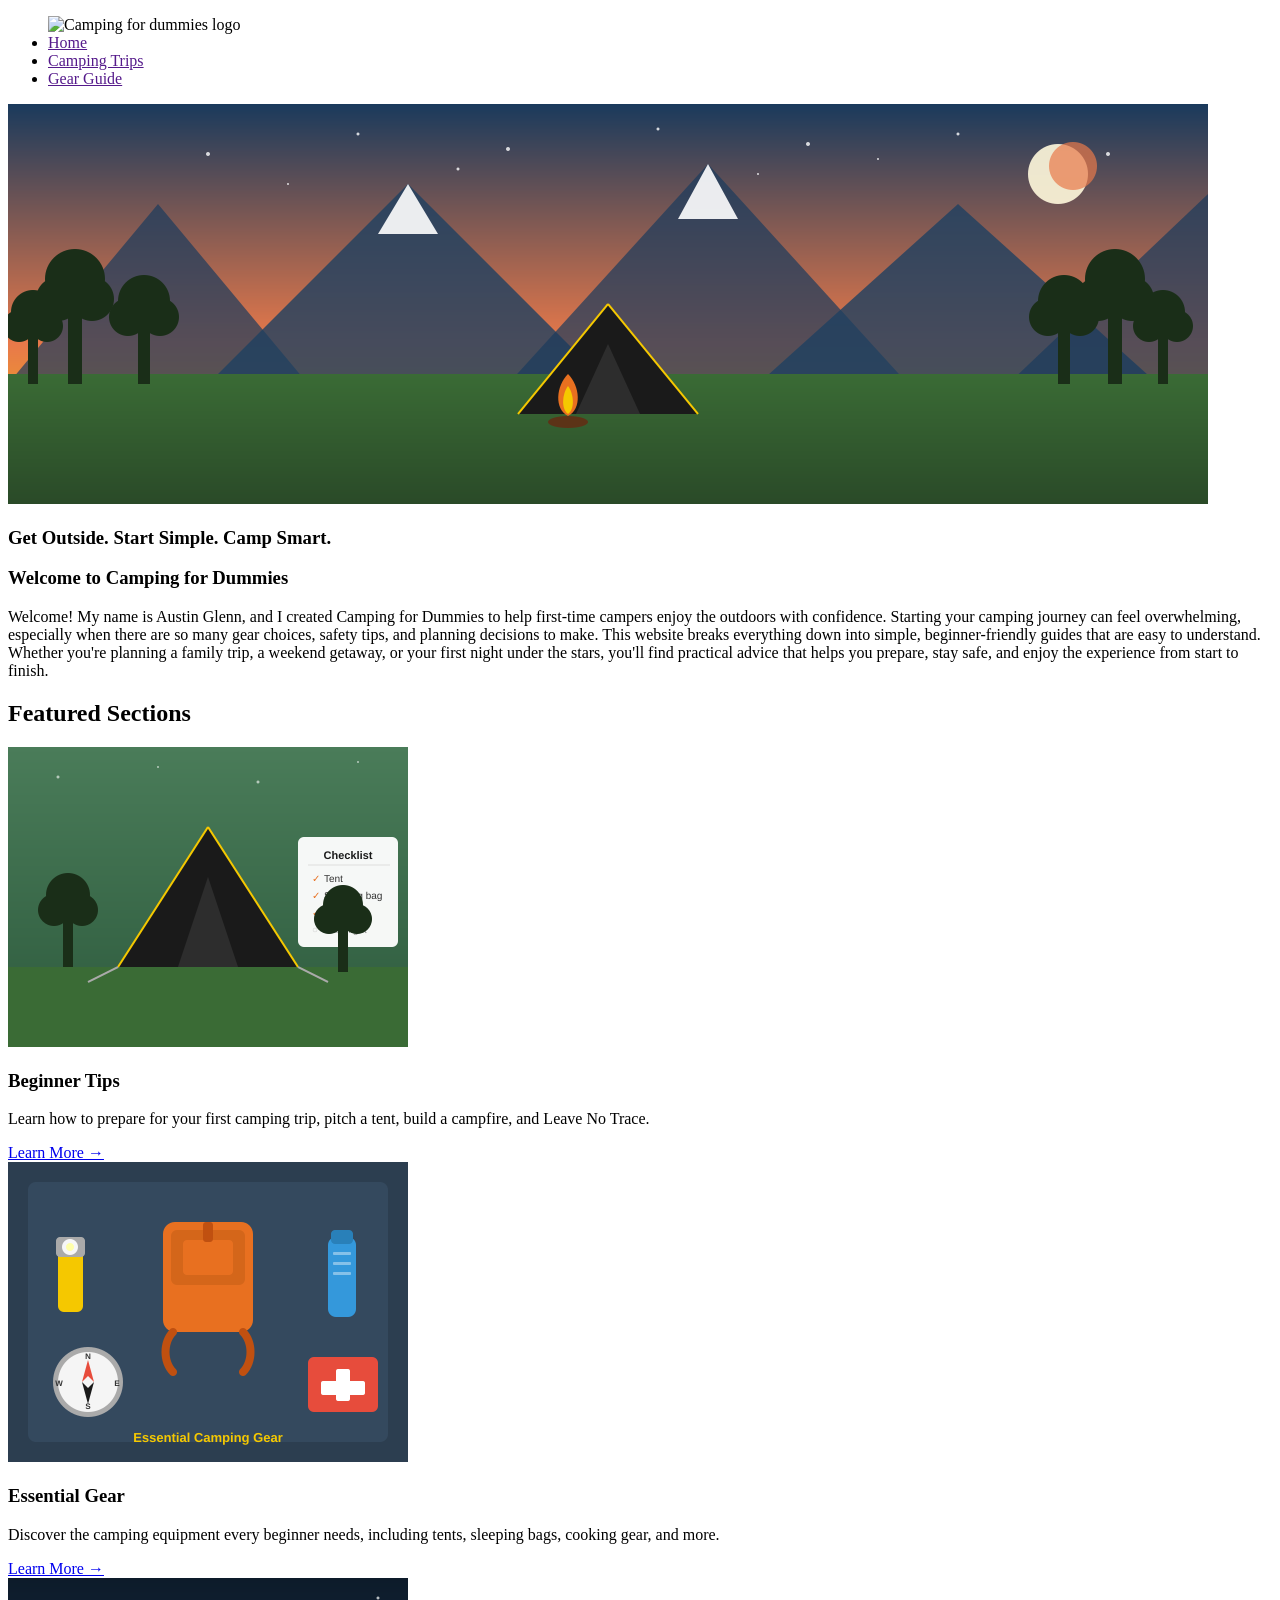
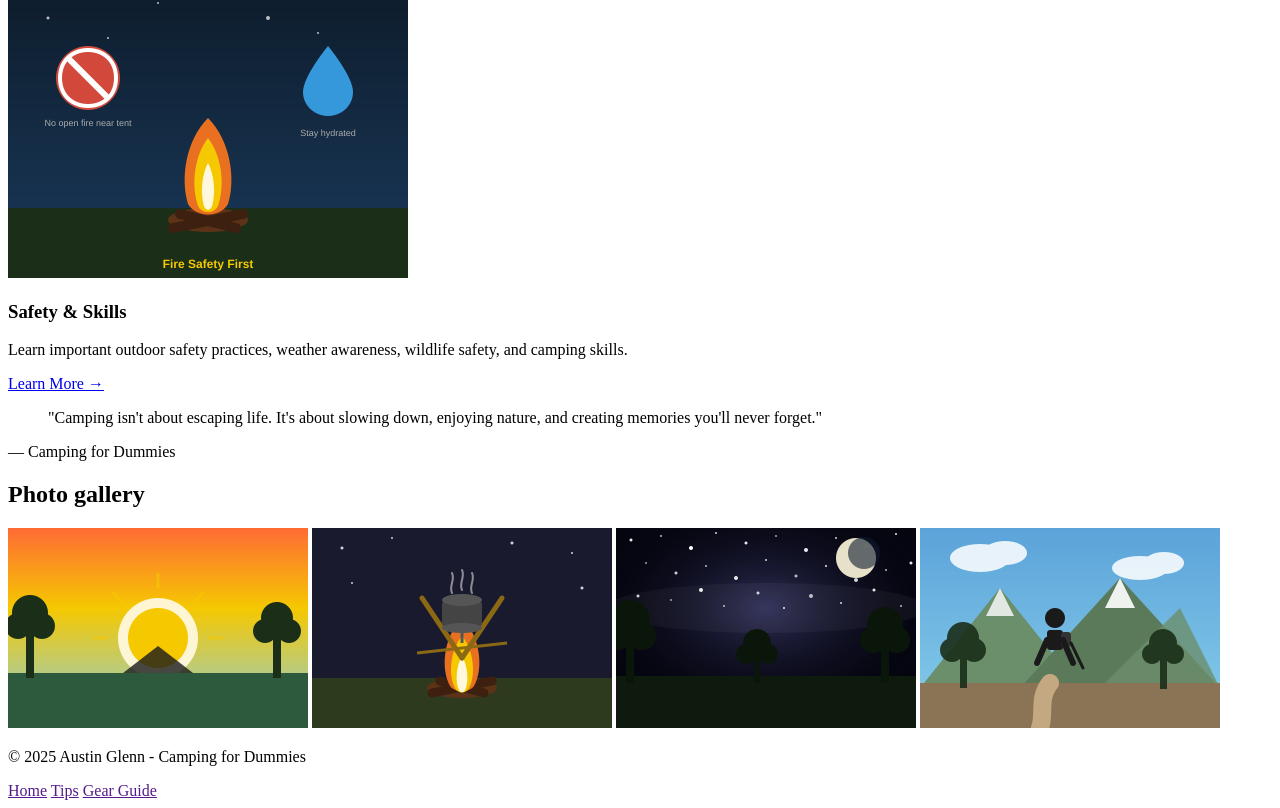
==== index.html @ a4fb063b "creating the home page" ====
<!DOCTYPE html>
<html lang="en">
<head>
    <meta charset="UTF-8">
    <meta name="viewport" content="width=device-width, initial-scale=1.0">
    <title>Camping for Dummies</title>
</head>
<body>
    <header>
        <nav>
            <ul>
                <img src="images/logo.png" alt="Camping for dummies logo">
                <li><a href="">Home</a></li>
                <li><a href="">Camping Trips</a></li>
                <li><a href="">Gear Guide</a></li>
            </ul>

            <main>
                <!-- hero-->
                <section id="hero"">
                    <img src="images/hero-banner.png" alt="">
                     <h1>Get Outside. Start Simple. Camp Smart.</h1>
                </section>

                <!-- introduction / tagline -->
                <section id="intro">
                    <h1>Welcome to Camping for Dummies</h1>
                          <p>
                            Welcome! My name is Austin Glenn, and I created Camping for Dummies to
                            help first-time campers enjoy the outdoors with confidence. Starting
                            your camping journey can feel overwhelming, especially when there are
                            so many gear choices, safety tips, and planning decisions to make.
                            This website breaks everything down into simple, beginner-friendly
                            guides that are easy to understand. Whether you're planning a family
                            trip, a weekend getaway, or your first night under the stars, you'll
                            find practical advice that helps you prepare, stay safe, and enjoy the
                            experience from start to finish.
                            </p>
                </section>


                <section id="featured">

                    <h2>Featured Sections</h2>
                    <div class="cards">
                        <article class="card">
                            <img src="images/card-beginner-tips.png"
                                alt="Camping Tips">
                            <h3>Beginner Tips</h3>

                        <p>
                            Learn how to prepare for your first camping trip,
                            pitch a tent, build a campfire, and Leave No Trace.
                        </p>

                        <a href="tips.html">Learn More →</a>
                    </article>

                    <article class="card">

                        <img src="images/card-essential-gear.png"
                            alt="Essential Gear">

                        <h3>Essential Gear</h3>

                        <p>
                            Discover the camping equipment every beginner needs,
                            including tents, sleeping bags, cooking gear, and more.
                        </p>

                        <a href="gear.html">Learn More →</a>

                    </article>

                    <article class="card">
                        <img src="images/card-safety-skills.png"
                            alt="Safety and Skills">
                            <h3>Safety & Skills</h3>
                            <p>
                                Learn important outdoor safety practices, weather
                                awareness, wildlife safety, and camping skills.
                            </p>

                            <a href="tips.html">Learn More →</a>

                        </article>
                    </div>
            </section>
                
                <!-- quote -->

                <section id="quote">
                    <blockquote>
                        "Camping isn't about escaping life. It's about slowing down,
                        enjoying nature, and creating memories you'll never forget."
                    </blockquote>

                    <p>— Camping for Dummies</p>

                </section>


                <!-- Photo Gallery -->

                <section id="gallery">
                    <h2>Photo gallery</h2>
                    <div class="gallery-images">
                       
                        <img src="images/gallery-sunrise.png"
                        alt="Sunrise over a campsite">

                        <img src="images/gallery-cooking.png"
                        alt="Cooking at the campsite">

                        <img src="images/gallery-stars.png"
                        alt="Camping beneath the stars">

                        <img src="images/gallery-hiking.png"
                        alt="Hiking trail">
                    </div>
                </section>

                <!-- Footer -->

                <footer id="footer">
                    <p>&copy; 2025 Austin Glenn - Camping for Dummies</p>
                    <a href="">Home</a>
                    <a href="">Tips</a>
                    <a href="">Gear Guide</a>
                </footer>
            </main>
        </nav>
    </header>
</body>
</html>
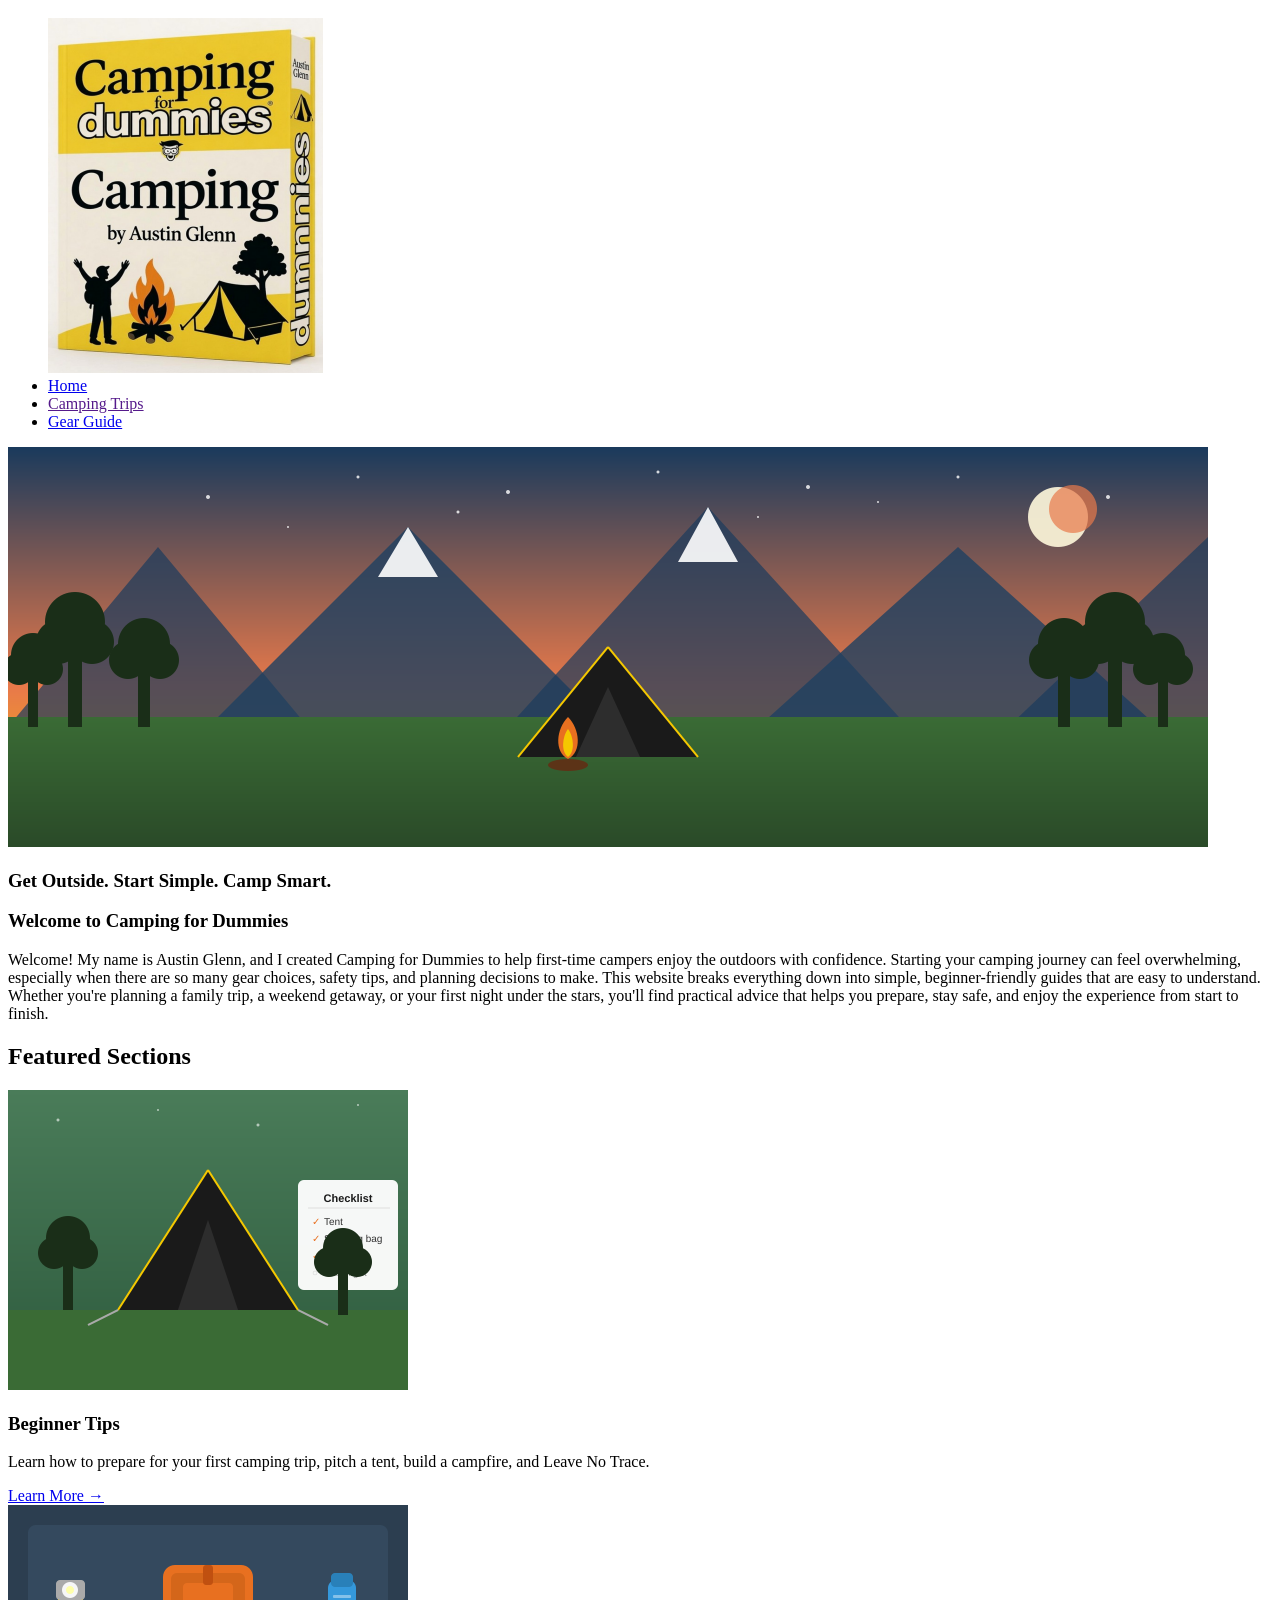
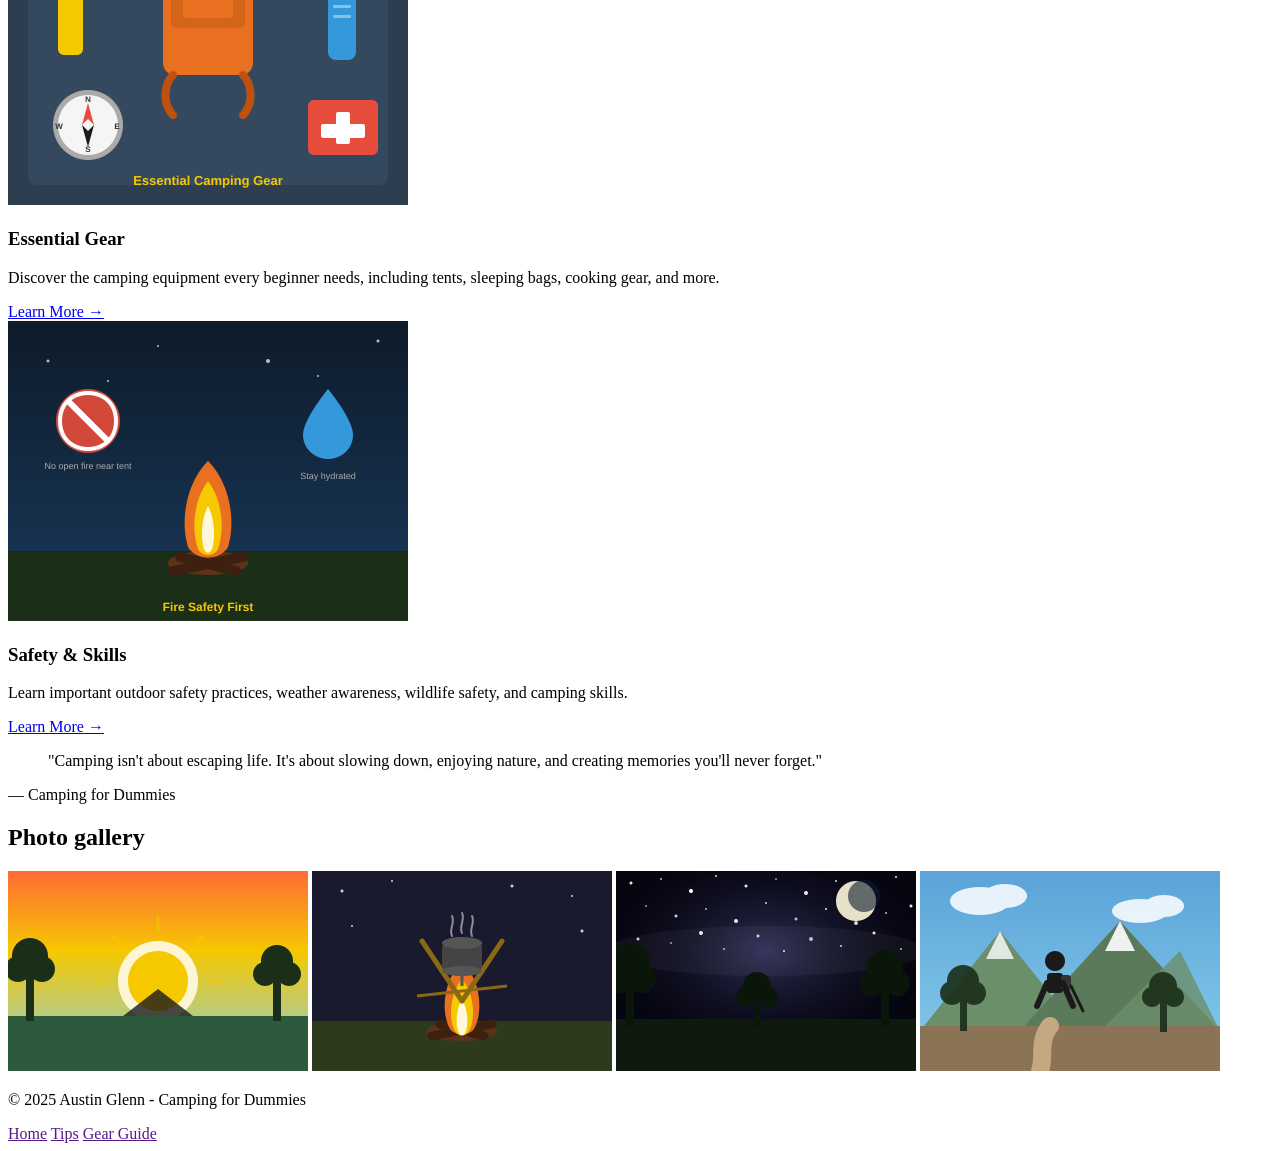
==== commit 5f680391: "update" ====
--- a/index.html
+++ b/index.html
@@ -10,14 +10,14 @@
         <nav>
             <ul>
                 <img src="images/logo.png" alt="Camping for dummies logo">
-                <li><a href="">Home</a></li>
+                <li><a href="index.html">Home</a></li>
                 <li><a href="">Camping Trips</a></li>
-                <li><a href="">Gear Guide</a></li>
+                <li><a href="tips.html">Gear Guide</a></li>
             </ul>
 
             <main>
                 <!-- hero-->
-                <section id="hero"">
+                <section id="hero">
                     <img src="images/hero-banner.png" alt="">
                      <h1>Get Outside. Start Simple. Camp Smart.</h1>
                 </section>
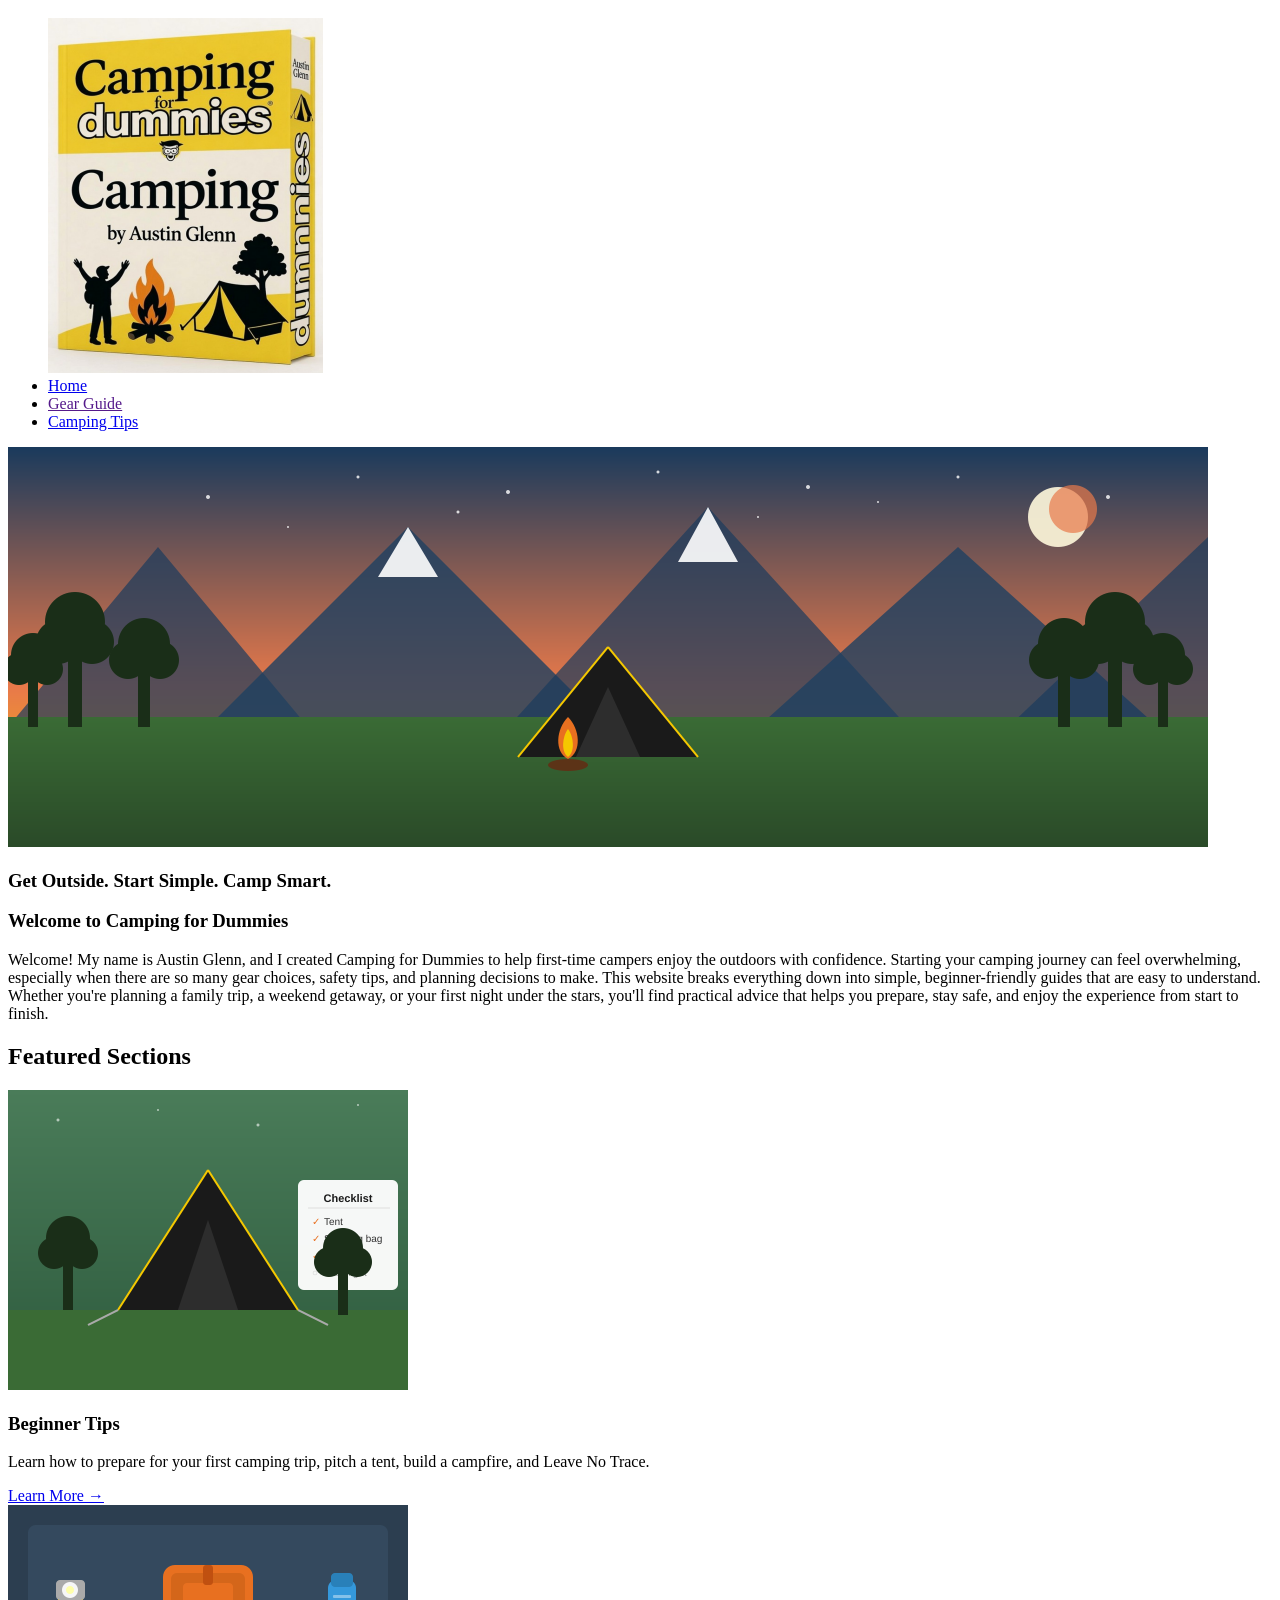
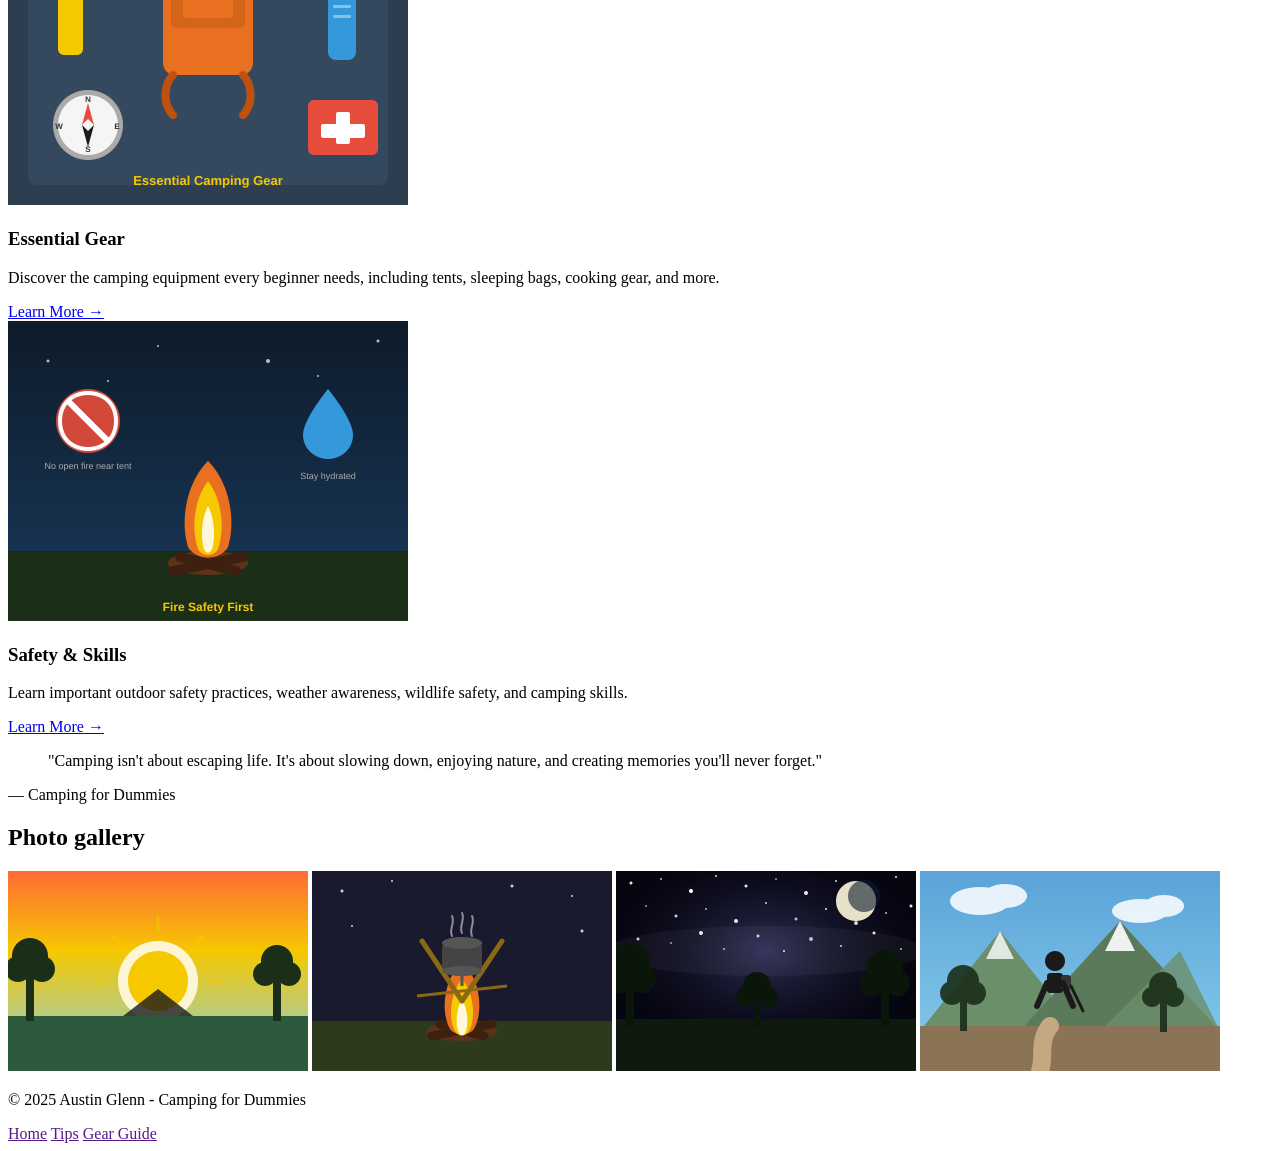
==== commit ef3b64a8: "updates" ====
--- a/index.html
+++ b/index.html
@@ -11,8 +11,8 @@
             <ul>
                 <img src="images/logo.png" alt="Camping for dummies logo">
                 <li><a href="index.html">Home</a></li>
-                <li><a href="">Camping Trips</a></li>
-                <li><a href="tips.html">Gear Guide</a></li>
+                <li><a href="">Gear Guide</a></li>
+                <li><a href="tips.html">Camping Tips</a></li>
             </ul>
 
             <main>
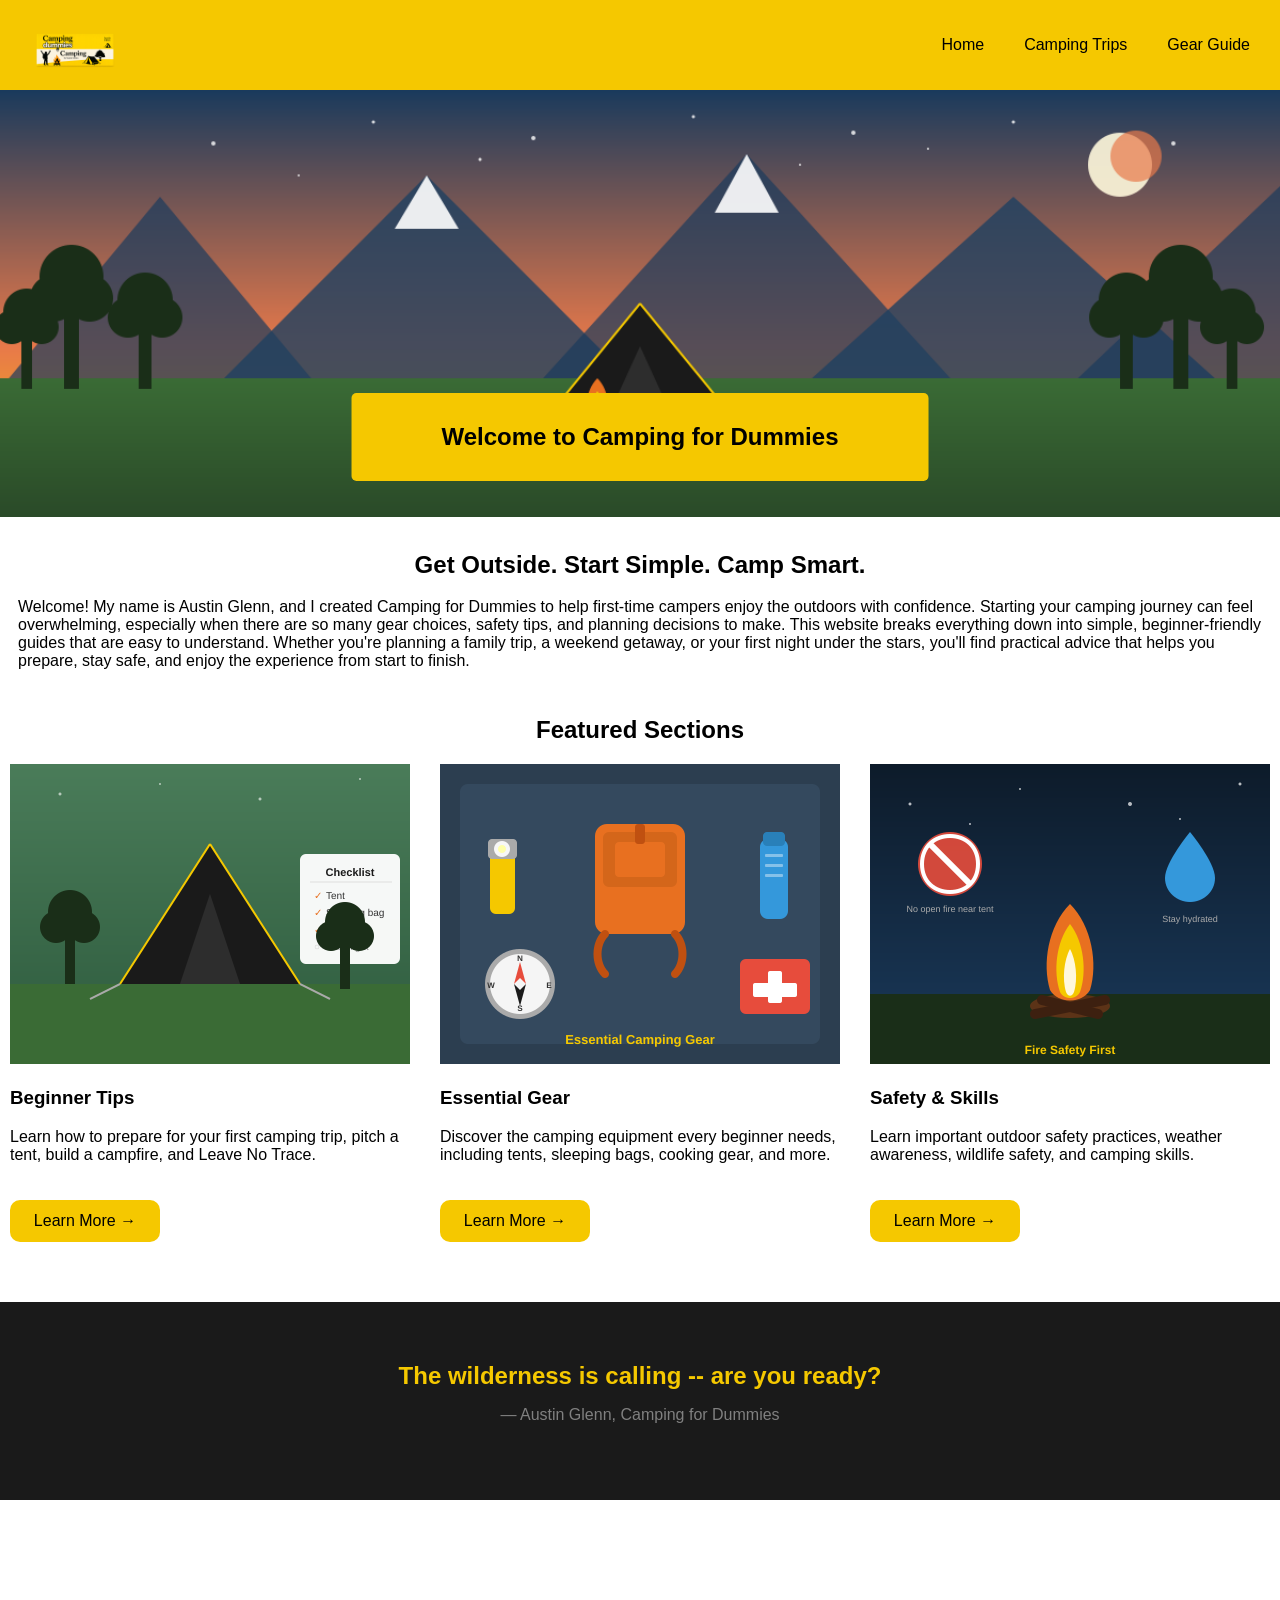
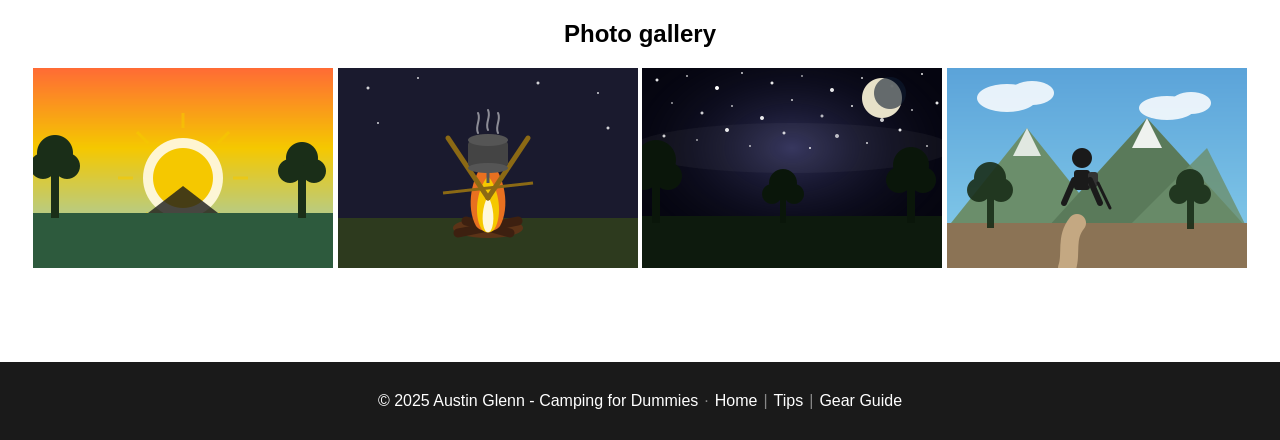
==== commit 0a332768: "updating home page css" ====
--- a/index.html
+++ b/index.html
@@ -4,27 +4,29 @@
     <meta charset="UTF-8">
     <meta name="viewport" content="width=device-width, initial-scale=1.0">
     <title>Camping for Dummies</title>
+    <link rel="stylesheet" href="style/style.css">
 </head>
 <body>
     <header>
         <nav>
+            <img id="logo" src="images/logo.png" alt="Camping for dummies logo">
             <ul>
-                <img src="images/logo.png" alt="Camping for dummies logo">
-                <li><a href="index.html">Home</a></li>
+                <li><a href="">Home</a></li>
+                <li><a href="">Camping Trips</a></li>
                 <li><a href="">Gear Guide</a></li>
-                <li><a href="tips.html">Camping Tips</a></li>
             </ul>
-
-            <main>
+        </nav>
+    </header>
+        <main>
                 <!-- hero-->
-                <section id="hero">
+                <section id="hero"">
                     <img src="images/hero-banner.png" alt="">
-                     <h1>Get Outside. Start Simple. Camp Smart.</h1>
+                    <h1>Welcome to Camping for Dummies</h1>
                 </section>
 
                 <!-- introduction / tagline -->
                 <section id="intro">
-                    <h1>Welcome to Camping for Dummies</h1>
+                     <h1>Get Outside. Start Simple. Camp Smart.</h1>
                           <p>
                             Welcome! My name is Austin Glenn, and I created Camping for Dummies to
                             help first-time campers enjoy the outdoors with confidence. Starting
@@ -38,9 +40,7 @@
                             </p>
                 </section>
 
-
-                <section id="featured">
-
+            <section id="featured">
                     <h2>Featured Sections</h2>
                     <div class="cards">
                         <article class="card">
@@ -53,9 +53,8 @@
                             pitch a tent, build a campfire, and Leave No Trace.
                         </p>
 
-                        <a href="tips.html">Learn More →</a>
+                        <a class="button" href="tips.html">Learn More →</a>
                     </article>
-
                     <article class="card">
 
                         <img src="images/card-essential-gear.png"
@@ -68,7 +67,7 @@
                             including tents, sleeping bags, cooking gear, and more.
                         </p>
 
-                        <a href="gear.html">Learn More →</a>
+                        <a class="button" href="gear.html">Learn More →</a>
 
                     </article>
 
@@ -81,7 +80,7 @@
                                 awareness, wildlife safety, and camping skills.
                             </p>
 
-                            <a href="tips.html">Learn More →</a>
+                            <a class="button" href="tips.html">Learn More →</a>
 
                         </article>
                     </div>
@@ -91,12 +90,9 @@
 
                 <section id="quote">
                     <blockquote>
-                        "Camping isn't about escaping life. It's about slowing down,
-                        enjoying nature, and creating memories you'll never forget."
+                        The wilderness is calling -- are you ready?
                     </blockquote>
-
-                    <p>— Camping for Dummies</p>
-
+                    <p>— Austin Glenn, Camping for Dummies</p>
                 </section>
 
 
@@ -122,14 +118,17 @@
 
                 <!-- Footer -->
 
-                <footer id="footer">
-                    <p>&copy; 2025 Austin Glenn - Camping for Dummies</p>
-                    <a href="">Home</a>
-                    <a href="">Tips</a>
-                    <a href="">Gear Guide</a>
-                </footer>
-            </main>
-        </nav>
-    </header>
+        <footer id="footer">
+            <p>
+                &copy; 2025 Austin Glenn - Camping for Dummies
+                <span>&middot;</span>
+                <a href="">Home</a>
+                <span>|</span>
+                <a href="">Tips</a>
+                <span>|</span>
+                <a href="">Gear Guide</a>
+            </p>
+        </footer>
+    </main>
 </body>
 </html>
--- a/style/style.css
+++ b/style/style.css
@@ -0,0 +1,194 @@
+:root {
+  /* change the values below to your colors from your palette */
+    --primary-color: #F5C800 ;   /* deep navy black */
+    --secondary-color: #1A1A1A ; /* white */
+    --accent1-color: #FFFFFF;   /* bright modern blue */
+    --accent2-color: #2D6A4F;   /* soft light blue */
+          /* soft light blue */
+
+
+  /* change the values below to your chosen font(s) */
+  --heading-font: "Oswald", cursive;
+  --paragraph-font: "Lado", Arial, sans-serif;
+    /* these colors below should be chosen from among your palette colors above */
+  --headline-color-on-white: var(--primary-color);  /* headlines on a white background */ 
+  --headline-color-on-color: var(--secondary-color); /* headlines on a colored background */ 
+  --paragraph-color-on-white: var(--accent1-color); /* paragraph text on a white background */ 
+  --paragraph-color-on-color: white; /* paragraph text on a colored background */ 
+  --paragraph-background-color: var(--accent2-color); /* background color for paragraphs */;
+  --nav-link-color: var(--secondary-color);
+  --nav-background-color: var(--primary-color);
+  --nav-hover-link-color: var(--accent2-color);
+  --nav-hover-background-color: var(--secondary-color);
+}
+
+body {
+    margin: 0;
+    padding: 0;
+    font-family: Arial, sans-serif;
+}
+
+#logo {
+    height: auto;
+    width: 90px;
+}
+
+nav {
+  display: flex;
+  justify-content: space-between;
+  align-items: center;
+  padding: 15px 30px;
+  background-color: var(--primary-color)
+}
+
+nav ul {
+  display: flex;
+  justify-content: flex-end;
+  gap: 40px;
+  list-style: none;
+}
+
+nav ul li a {
+  text-decoration: none;
+  color: black;
+}
+
+
+#hero {
+  width: 100%;
+  height: 100%;
+  position: relative;
+  justify-content: center;
+}
+
+#hero img {
+  width: 100%;
+  height: 100%;
+  object-fit: cover;
+
+}
+
+#hero h1 {
+  background-color: var(--primary-color);
+  padding: 30px 90px;
+  text-align: center;
+  border-radius: 5px;
+  max-width: 900px;
+  position: absolute;
+  bottom: 20px;
+  left: 50%;
+  transform: translateX(-50%);
+  white-space: nowrap;
+
+}
+
+#intro {
+  padding: 10px 18px;
+}
+
+#intro h1 {
+  text-align: center;
+  
+}
+
+#intro p {
+  text-align: left;
+  text-wrap: wrap;
+}
+
+#featured {
+
+  max-width: 1200px;
+  margin: 0 auto;
+}
+
+#featured h2 {
+  text-align: center;
+}
+
+.cards {
+    display: flex;
+    justify-content: center;
+    gap: 30px;
+}
+
+.card {
+  flex-wrap: wrap;
+}
+
+
+
+.button {
+  background-color: var(--primary-color);
+ text-decoration: none;
+   width: 150px;
+    padding: 12px 0;
+  border-radius: 10px;
+   color: black;
+  margin-top: 20px; 
+  display: inline-block;
+  text-align: center;
+}
+
+#quote {
+  background-color: var(--secondary-color);
+  padding: 60px 20px;
+  text-align: center;
+  margin: 60px 0;
+}
+
+#quote blockquote {
+  color: var(--primary-color);
+  text-align: center;
+  margin: 0;
+  font-size: 1.5rem;
+  font-weight: bold;
+}
+
+#quote p {
+  text-align: center;
+  color: grey;
+}
+
+
+#gallery {
+    max-width: 1400px;
+    margin: 0 auto;
+    padding: 40px 20px;
+    text-align: center;
+}
+
+#gallery h2 {
+  text-align: center;
+}
+
+#footer {
+  margin-top: 50px;
+  background-color: var(--secondary-color);
+  color: white;
+  display: flex;
+  justify-content: center;
+  text-align: center;
+  padding: 30px 20px;
+}
+
+#footer p {
+    margin: 0;
+    font-size: 16px;
+    display: flex;
+}
+
+#footer a {
+    color: white;
+    text-decoration: none;
+}
+
+#footer a:hover {
+    color: var(--primary-color);
+}
+
+
+#footer span {
+    margin: 0 6px;
+    color: #888;
+}
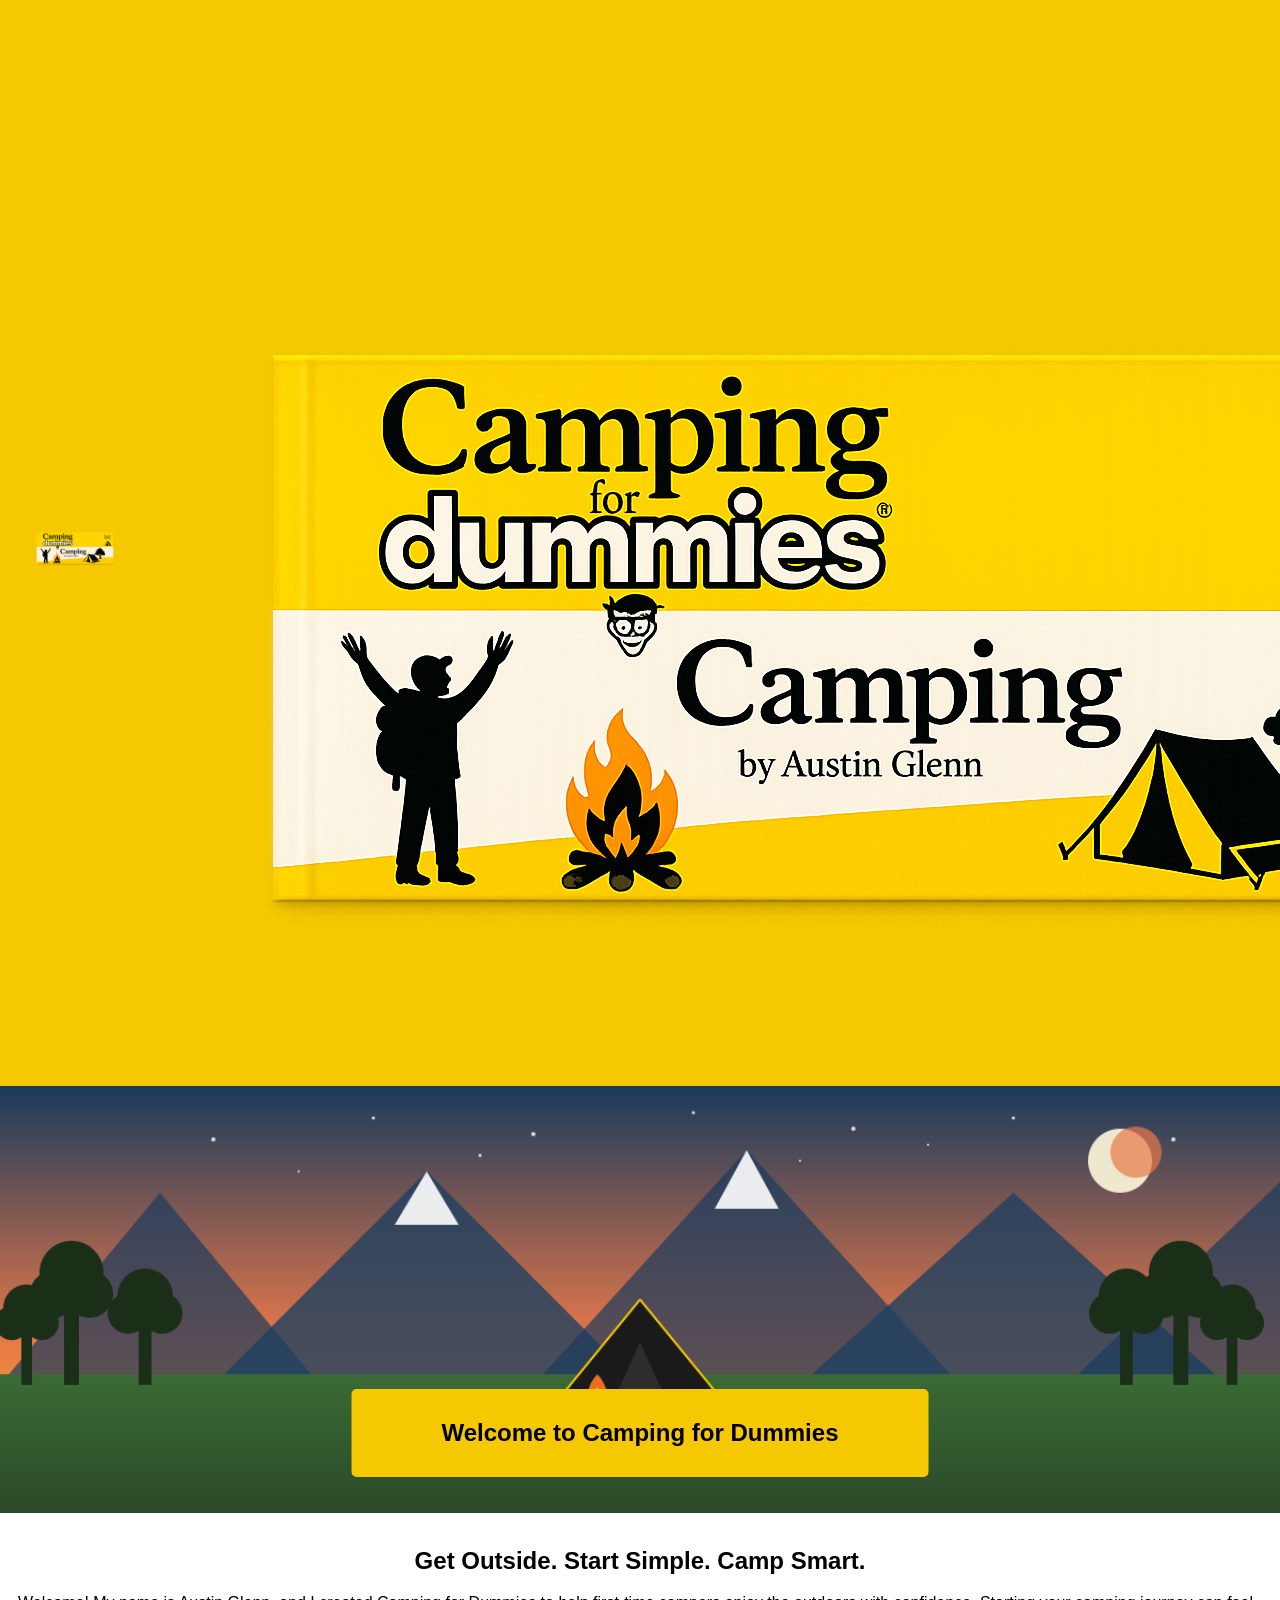
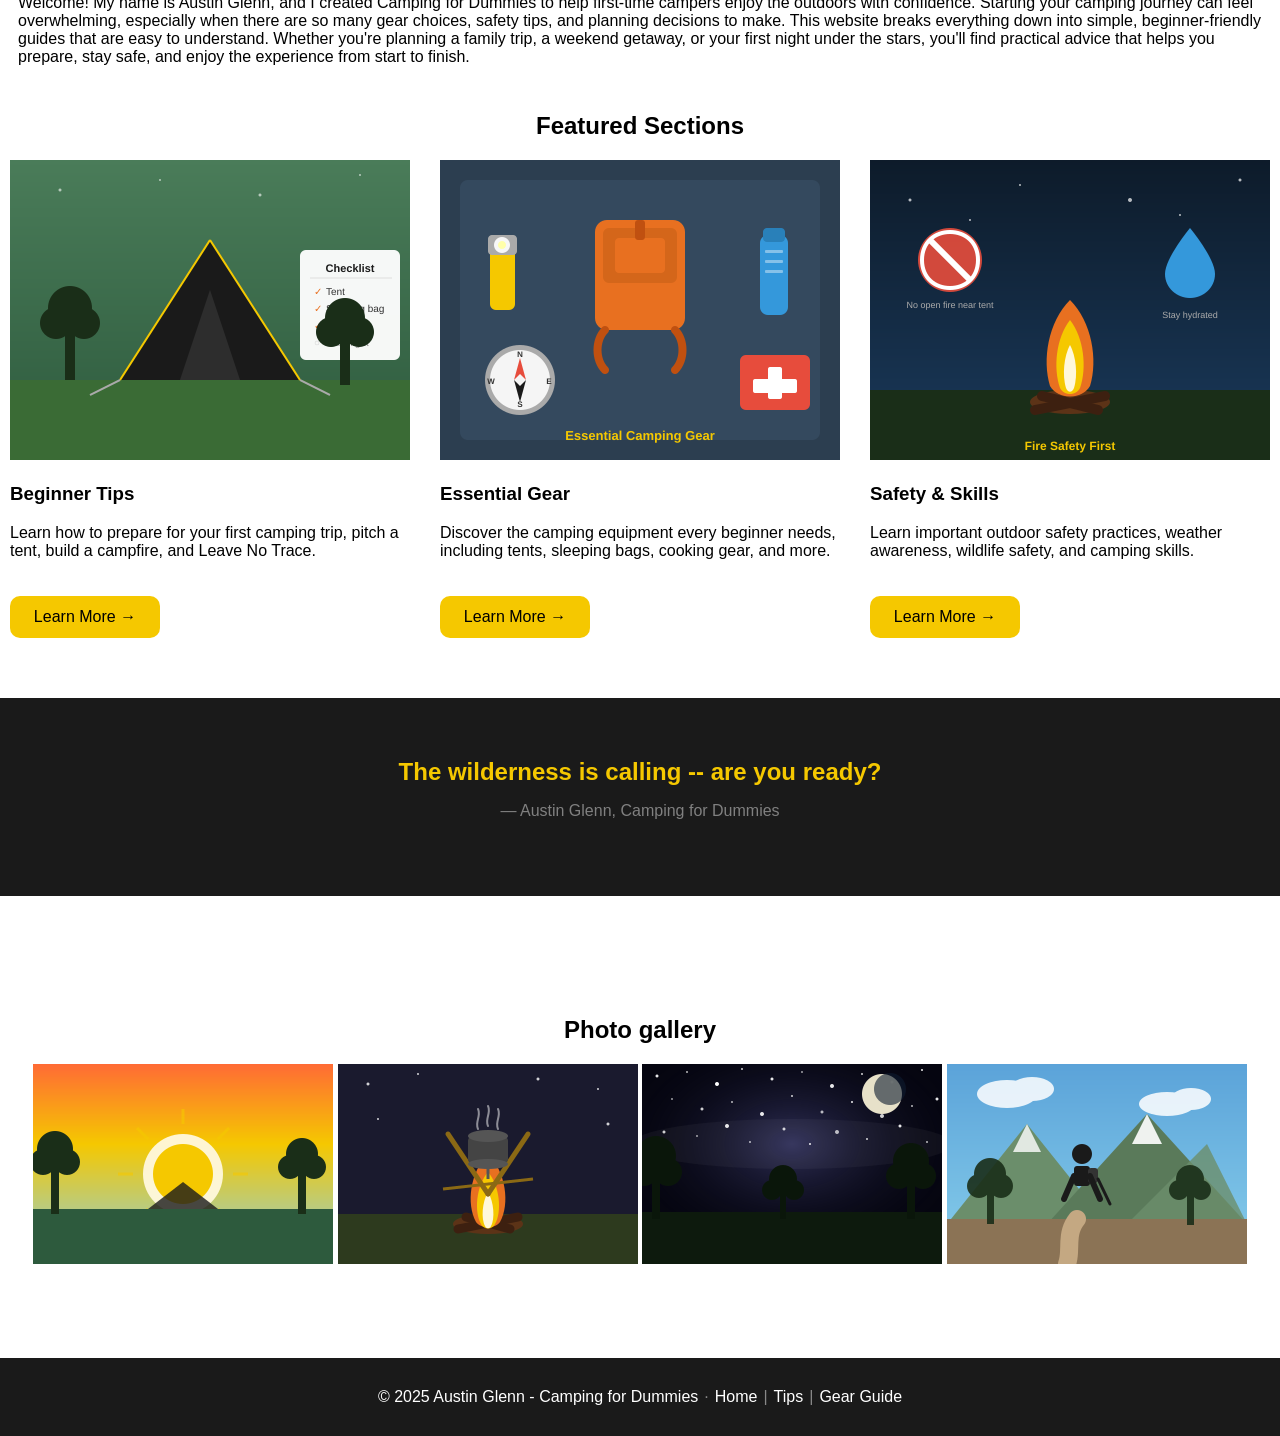
==== commit cd657ae1: "Merge branch 'main' of https://github.com/thoque579/wdd130-glenn" ====
--- a/index.html
+++ b/index.html
@@ -11,15 +11,16 @@
         <nav>
             <img id="logo" src="images/logo.png" alt="Camping for dummies logo">
             <ul>
-                <li><a href="">Home</a></li>
-                <li><a href="">Camping Trips</a></li>
+                <img src="images/logo.png" alt="Camping for dummies logo">
+                <li><a href="index.html">Home</a></li>
                 <li><a href="">Gear Guide</a></li>
+                <li><a href="tips.html">Camping Tips</a></li>
             </ul>
         </nav>
     </header>
         <main>
                 <!-- hero-->
-                <section id="hero"">
+                <section id="hero">
                     <img src="images/hero-banner.png" alt="">
                     <h1>Welcome to Camping for Dummies</h1>
                 </section>
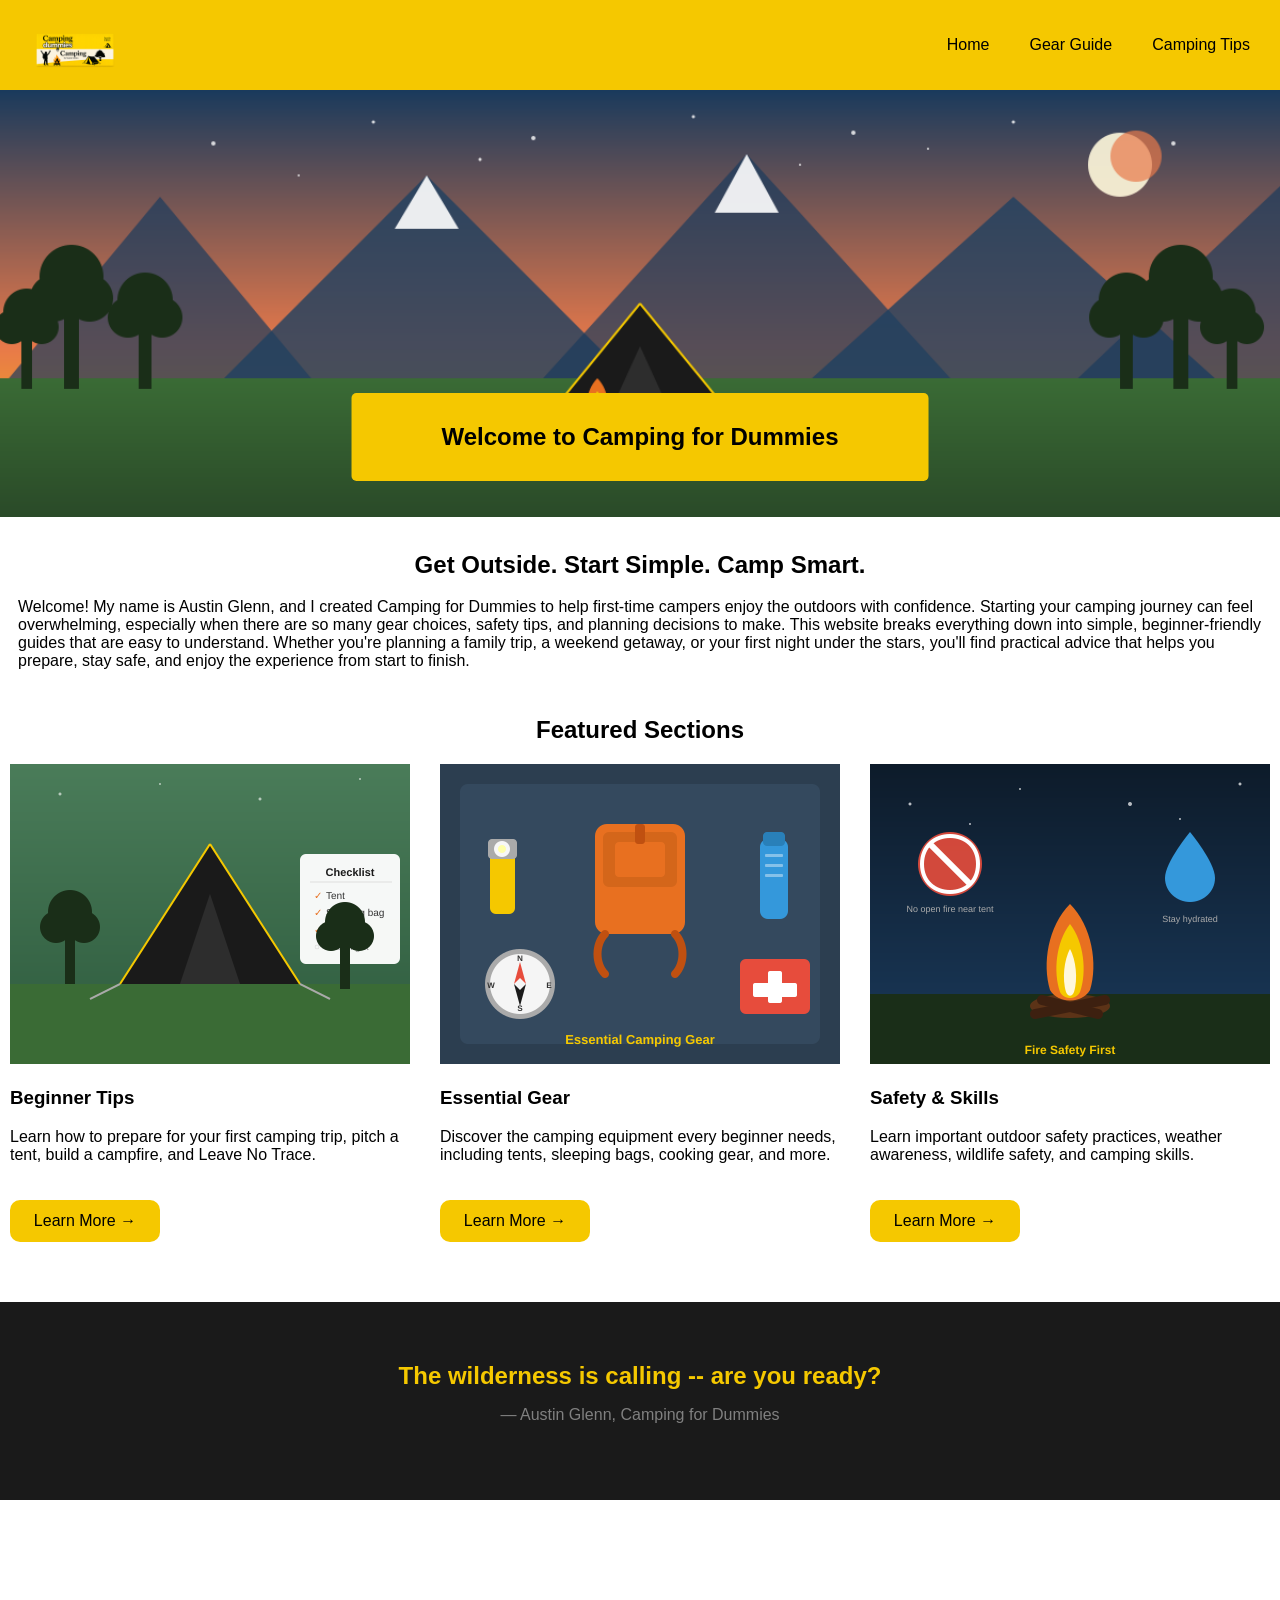
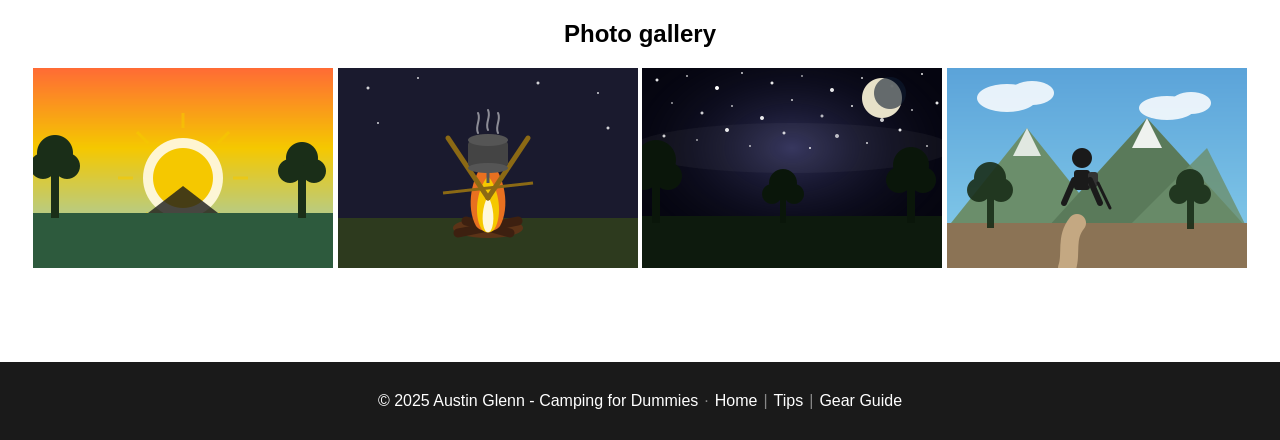
==== commit a202827d: "adding index.html with css" ====
--- a/index.html
+++ b/index.html
@@ -11,7 +11,6 @@
         <nav>
             <img id="logo" src="images/logo.png" alt="Camping for dummies logo">
             <ul>
-                <img src="images/logo.png" alt="Camping for dummies logo">
                 <li><a href="index.html">Home</a></li>
                 <li><a href="">Gear Guide</a></li>
                 <li><a href="tips.html">Camping Tips</a></li>
